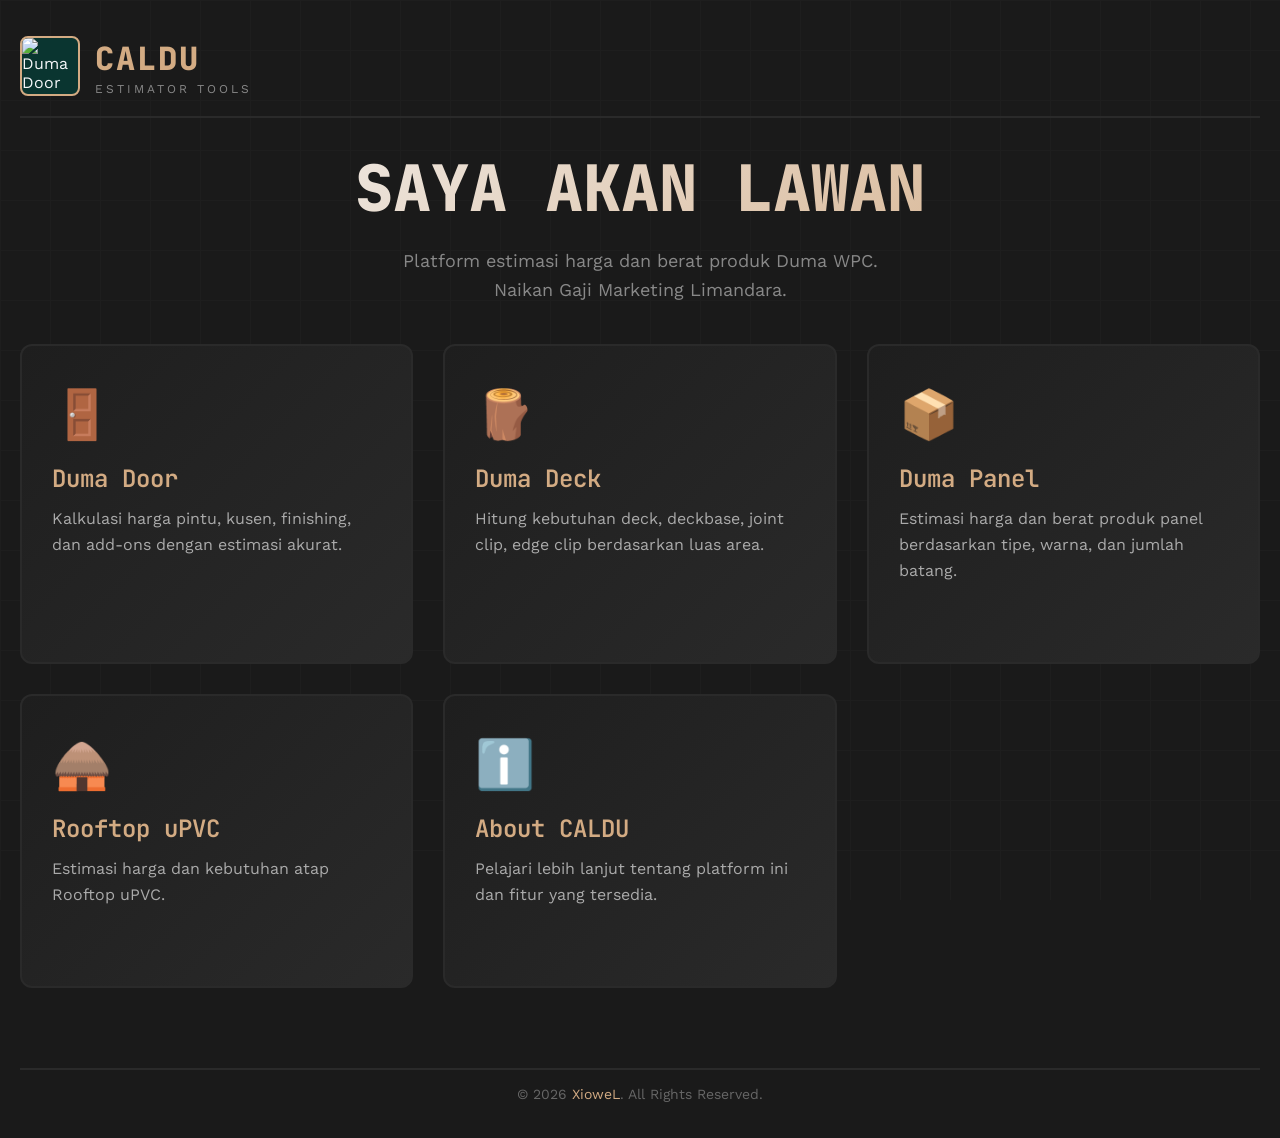
==== index.html @ 4d5320ae "update total penambahan fitur duma panel, rooftop upvc" ====
<!DOCTYPE html>
<html lang="id">
<head>
    <meta charset="UTF-8">
    <meta name="viewport" content="width=device-width, initial-scale=1.0">
    <title>CALDU - Calculator Duma Door & Deck</title>
    <link rel="apple-touch-icon" sizes="180x180" href="images/apple-touch-icon.png">
    <link rel="icon" type="image/png" sizes="32x32" href="images/favicon-32x32.png">
    <link rel="icon" type="image/png" sizes="16x16" href="images/favicon-16x16.png">
    <style>
        @import url('https://fonts.googleapis.com/css2?family=JetBrains+Mono:wght@400;600;800&family=Work+Sans:wght@300;400;600&display=swap');
        
        * {
            margin: 0;
            padding: 0;
            box-sizing: border-box;
        }
        
        :root {
            --primary: #0a3530;
            --accent: #d3ab83;
            --dark: #1a1a1a;
            --light: #f5f7f9;
            --border: #2a2a2a;
        }
        
        body {
            font-family: 'Work Sans', sans-serif;
            background: var(--dark);
            color: var(--light);
            min-height: 100vh;
            overflow-x: hidden;
        }
        
        /* Animated Background Grid */
        .grid-bg {
            position: fixed;
            top: 0;
            left: 0;
            width: 100%;
            height: 100%;
            background-image: 
                linear-gradient(var(--border) 1px, transparent 1px),
                linear-gradient(90deg, var(--border) 1px, transparent 1px);
            background-size: 50px 50px;
            opacity: 0.3;
            z-index: 0;
            animation: gridMove 20s linear infinite;
        }
        
        @keyframes gridMove {
            0% { transform: translate(0, 0); }
            100% { transform: translate(50px, 50px); }
        }
        
        .container {
            position: relative;
            z-index: 1;
            max-width: 1400px;
            margin: 0 auto;
            padding: 20px 20px;
        }
        
        /* Header */
        header {
            display: flex;
            align-items: center;
            justify-content: space-between;
            padding: 16px 0 20px;
            border-bottom: 2px solid var(--border);
            margin-bottom: 32px;
        }
        
        .logo-section {
            display: flex;
            align-items: center;
            gap: 15px;
        }
        
        .logo-img {
            width: 60px;
            height: 60px;
            border-radius: 8px;
            border: 2px solid var(--accent);
            object-fit: contain;
            background: var(--primary);
        }
        
        .logo-text h1 {
            font-family: 'JetBrains Mono', monospace;
            font-weight: 800;
            font-size: 32px;
            color: var(--accent);
            letter-spacing: 2px;
        }
        
        .logo-text p {
            font-size: 12px;
            color: #888;
            text-transform: uppercase;
            letter-spacing: 3px;
            margin-top: 2px;
        }
    
        
        /* Hero */
        .hero {
            text-align: center;
            margin-bottom: 40px;
        }
        
        .hero h2 {
            font-family: 'JetBrains Mono', monospace;
            font-size: clamp(32px, 6vw, 64px);
            font-weight: 800;
            line-height: 1.2;
            margin-bottom: 20px;
            background: linear-gradient(135deg, var(--light), var(--accent));
            -webkit-background-clip: text;
            -webkit-text-fill-color: transparent;
            background-clip: text;
        }
        
        .hero p {
            font-size: 18px;
            color: #888;
            max-width: 600px;
            margin: 0 auto;
            line-height: 1.6;
        }
        
        /* Cards Grid */
        .cards-grid {
            display: grid;
            grid-template-columns: repeat(auto-fit, minmax(320px, 1fr));
            gap: 30px;
            margin-bottom: 80px;
        }
        
        .card {
            background: linear-gradient(135deg, #1e1e1e, #2a2a2a);
            border: 2px solid var(--border);
            border-radius: 12px;
            padding: 40px 30px;
            position: relative;
            overflow: hidden;
            transition: all 0.3s ease;
            cursor: pointer;
            text-decoration: none;
            color: inherit;
            display: block;
        }
        
        .card::before {
            content: '';
            position: absolute;
            top: 0;
            left: 0;
            width: 100%;
            height: 4px;
            background: var(--accent);
            transform: scaleX(0);
            transform-origin: left;
            transition: transform 0.3s ease;
        }
        
        .card:hover::before {
            transform: scaleX(1);
        }
        
        .card:hover {
            transform: translateY(-5px);
            border-color: var(--accent);
            box-shadow: 0 20px 40px rgba(211, 171, 131, 0.1);
        }
        
        .card-icon {
            font-size: 48px;
            margin-bottom: 20px;
            display: inline-block;
            animation: float 3s ease-in-out infinite;
        }
        
        @keyframes float {
            0%, 100% { transform: translateY(0); }
            50% { transform: translateY(-10px); }
        }
        
        .card h3 {
            font-family: 'JetBrains Mono', monospace;
            font-size: 24px;
            font-weight: 600;
            margin-bottom: 12px;
            color: var(--accent);
        }
        
        .card p {
            color: #aaa;
            line-height: 1.6;
            margin-bottom: 20px;
        }
        
        .card-arrow {
            font-family: 'JetBrains Mono', monospace;
            font-size: 14px;
            color: var(--accent);
            opacity: 0;
            transform: translateX(-10px);
            transition: all 0.3s ease;
        }
        
        .card:hover .card-arrow {
            opacity: 1;
            transform: translateX(0);
        }
        
        /* Footer */
        footer {
            text-align: center;
            padding: 16px 0;
            border-top: 2px solid var(--border);
            margin-top: 30px;
        }
        
        footer p {
            color: #666;
            font-size: 14px;
        }
        
        footer a {
            color: var(--accent);
            text-decoration: none;
            transition: color 0.3s;
        }
        
        footer a:hover {
            color: var(--light);
        }
        
        /* Responsive */
        @media (max-width: 768px) {
            header {
                flex-direction: column;
                gap: 20px;
                text-align: center;
            }
            
            .cards-grid {
                grid-template-columns: 1fr;
            }
        }
    </style>
</head>
<body>
    <div class="grid-bg"></div>
    
    <div class="container">
        <header>
            <div class="logo-section">
                <img src="images/kicau mania.webp" alt="Duma Door" class="logo-img">
                <div class="logo-text">
                    <h1>CALDU</h1>
                    <p>Estimator Tools</p>
                </div>
            </div>
        </header>
        
        <section class="hero">
            <h2>SAYA AKAN LAWAN</h2>
            <p>Platform estimasi harga dan berat produk Duma WPC.<br> Naikan Gaji Marketing Limandara.</p>
        </section>
        
        <section class="cards-grid">
            <a href="door.html" class="card">
                <div class="card-icon">🚪</div>
                <h3>Duma Door</h3>
                <p>Kalkulasi harga pintu, kusen, finishing, dan add-ons dengan estimasi akurat.</p>
                <span class="card-arrow">→ Mulai Hitung</span>
            </a>
            
            <a href="deck.html" class="card">
                <div class="card-icon">🪵</div>
                <h3>Duma Deck</h3>
                <p>Hitung kebutuhan deck, deckbase, joint clip, edge clip berdasarkan luas area.</p>
                <span class="card-arrow">→ Mulai Hitung</span>
            </a>
            
            <a href="panel.html" class="card">
                <div class="card-icon">📦</div>
                <h3>Duma Panel</h3>
                <p>Estimasi harga dan berat produk panel berdasarkan tipe, warna, dan jumlah batang.</p>
                <span class="card-arrow">→ Mulai Hitung</span>
            </a>

             <a href="https://rooftop.co.id/calculator/" class="card">
                <div class="card-icon">🛖</div>
                <h3>Rooftop uPVC</h3>
                <p>Estimasi harga dan kebutuhan atap Rooftop uPVC.</p>
                <span class="card-arrow">→ Mulai Hitung</span>
            </a>
            
            <a href="about.html" class="card">
                <div class="card-icon">ℹ️</div>
                <h3>About CALDU</h3>
                <p>Pelajari lebih lanjut tentang platform ini dan fitur yang tersedia.</p>
                <span class="card-arrow">→ Lihat Info</span>
            </a>
        </section>
        
        <footer>
            <p>© 2026 <a href="https://github.com/xiowel" target="_blank" rel="noopener noreferrer">XioweL</a>. All Rights Reserved.</p>
        </footer>
    </div>
</body>
</html>
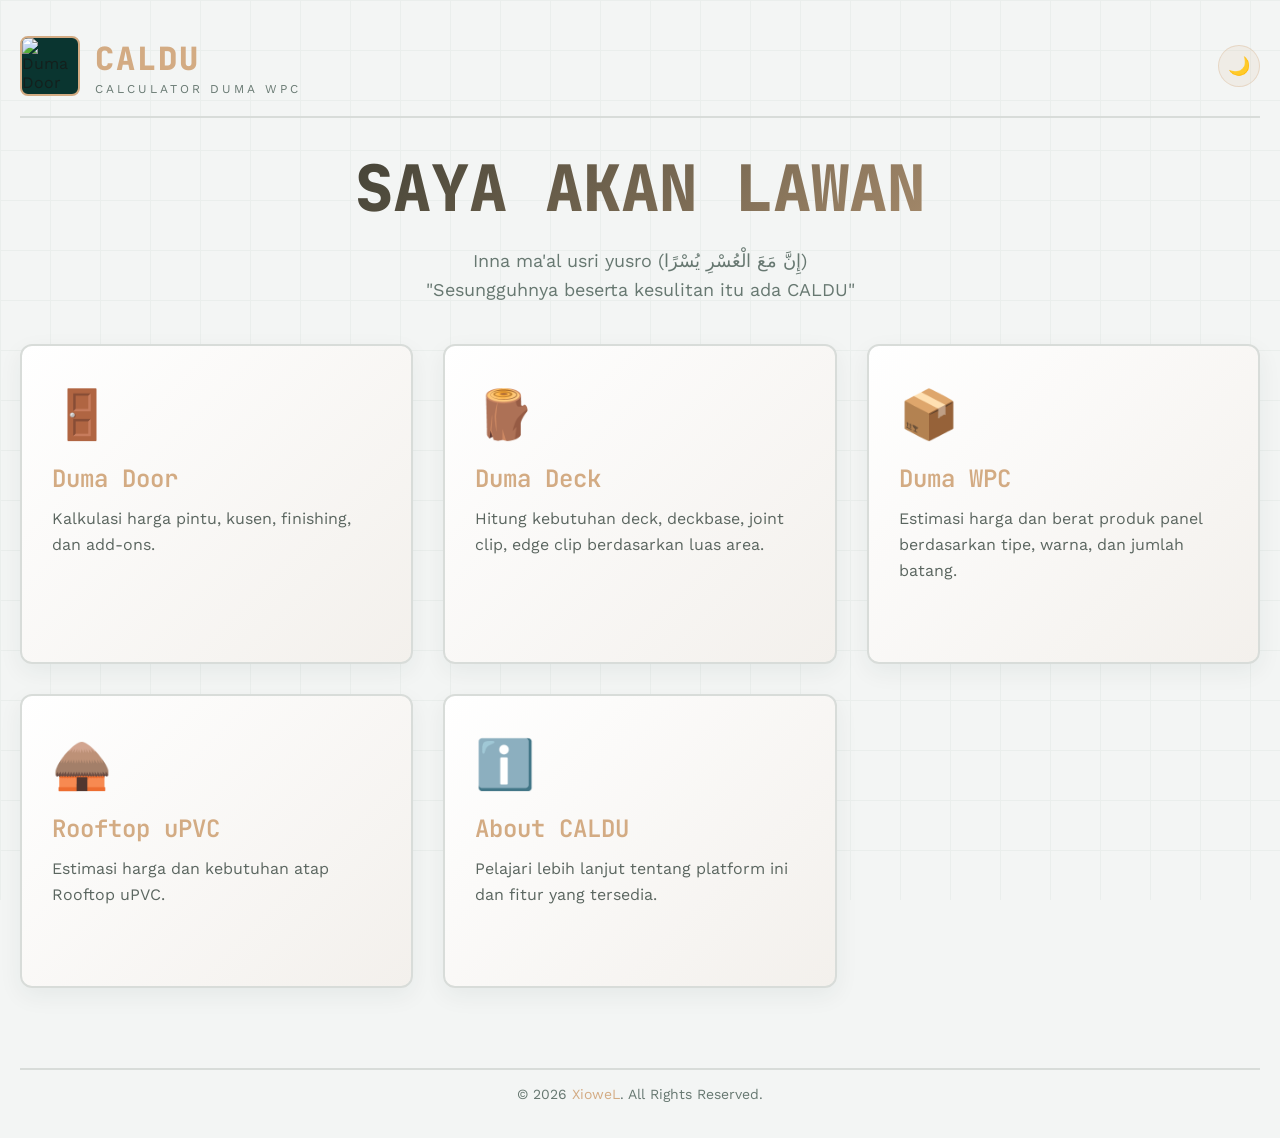
==== commit ea7857f3: "rubah UI/UX add toggle light/dark mode" ====
--- a/index.html
+++ b/index.html
@@ -3,7 +3,7 @@
 <head>
     <meta charset="UTF-8">
     <meta name="viewport" content="width=device-width, initial-scale=1.0">
-    <title>CALDU - Calculator Duma Door & Deck</title>
+    <title>CALDU Ayam - Estimator Tools</title>
     <link rel="apple-touch-icon" sizes="180x180" href="images/apple-touch-icon.png">
     <link rel="icon" type="image/png" sizes="32x32" href="images/favicon-32x32.png">
     <link rel="icon" type="image/png" sizes="16x16" href="images/favicon-16x16.png">
@@ -22,6 +22,12 @@
             --dark: #1a1a1a;
             --light: #f5f7f9;
             --border: #2a2a2a;
+        }
+
+        [data-theme="light"] {
+            --dark: #f3f5f4;
+            --light: #14201d;
+            --border: #d8dcd9;
         }
         
         body {
@@ -101,6 +107,26 @@
             letter-spacing: 3px;
             margin-top: 2px;
         }
+
+        [data-theme="light"] .logo-text p { color: #677871; }
+
+        .theme-toggle-btn {
+            background: rgba(211,171,131,0.12);
+            border: 1px solid rgba(211,171,131,0.35);
+            color: var(--accent);
+            width: 42px;
+            height: 42px;
+            border-radius: 50%;
+            cursor: pointer;
+            font-size: 18px;
+            display: flex;
+            align-items: center;
+            justify-content: center;
+            transition: all 0.2s;
+            flex-shrink: 0;
+        }
+        .theme-toggle-btn:hover { background: rgba(211,171,131,0.25); }
+        [data-theme="light"] .theme-toggle-btn { color: var(--primary); }
     
         
         /* Hero */
@@ -128,7 +154,9 @@
             margin: 0 auto;
             line-height: 1.6;
         }
-        
+
+        [data-theme="light"] .hero p { color: #677871; }
+
         /* Cards Grid */
         .cards-grid {
             display: grid;
@@ -150,6 +178,11 @@
             color: inherit;
             display: block;
         }
+
+        [data-theme="light"] .card {
+            background: linear-gradient(135deg, #ffffff, #f3f0ec);
+            box-shadow: 0 8px 24px rgba(10,53,48,0.06);
+        }
         
         .card::before {
             content: '';
@@ -199,6 +232,8 @@
             line-height: 1.6;
             margin-bottom: 20px;
         }
+
+        [data-theme="light"] .card p { color: #5b6660; }
         
         .card-arrow {
             font-family: 'JetBrains Mono', monospace;
@@ -226,6 +261,8 @@
             color: #666;
             font-size: 14px;
         }
+
+        [data-theme="light"] footer p { color: #677871; }
         
         footer a {
             color: var(--accent);
@@ -260,21 +297,22 @@
                 <img src="images/kicau mania.webp" alt="Duma Door" class="logo-img">
                 <div class="logo-text">
                     <h1>CALDU</h1>
-                    <p>Estimator Tools</p>
+                    <p>Calculator Duma WPC</p>
                 </div>
             </div>
+            <button class="theme-toggle-btn" id="themeToggleBtn" title="Toggle Dark Mode">🌙</button>
         </header>
         
         <section class="hero">
             <h2>SAYA AKAN LAWAN</h2>
-            <p>Platform estimasi harga dan berat produk Duma WPC.<br> Naikan Gaji Marketing Limandara.</p>
+            <p>Inna ma'al usri yusro (إِنَّ مَعَ الْعُسْرِ يُسْرًا) <br>"Sesungguhnya beserta kesulitan itu ada CALDU" </p>
         </section>
         
         <section class="cards-grid">
             <a href="door.html" class="card">
                 <div class="card-icon">🚪</div>
                 <h3>Duma Door</h3>
-                <p>Kalkulasi harga pintu, kusen, finishing, dan add-ons dengan estimasi akurat.</p>
+                <p>Kalkulasi harga pintu, kusen, finishing, dan add-ons.</p>
                 <span class="card-arrow">→ Mulai Hitung</span>
             </a>
             
@@ -287,7 +325,7 @@
             
             <a href="panel.html" class="card">
                 <div class="card-icon">📦</div>
-                <h3>Duma Panel</h3>
+                <h3>Duma WPC</h3>
                 <p>Estimasi harga dan berat produk panel berdasarkan tipe, warna, dan jumlah batang.</p>
                 <span class="card-arrow">→ Mulai Hitung</span>
             </a>
@@ -311,5 +349,7 @@
             <p>© 2026 <a href="https://github.com/xiowel" target="_blank" rel="noopener noreferrer">XioweL</a>. All Rights Reserved.</p>
         </footer>
     </div>
+    <script src="js/common.js"></script>
+    <script>initThemeToggle('themeToggleBtn');</script>
 </body>
 </html>
